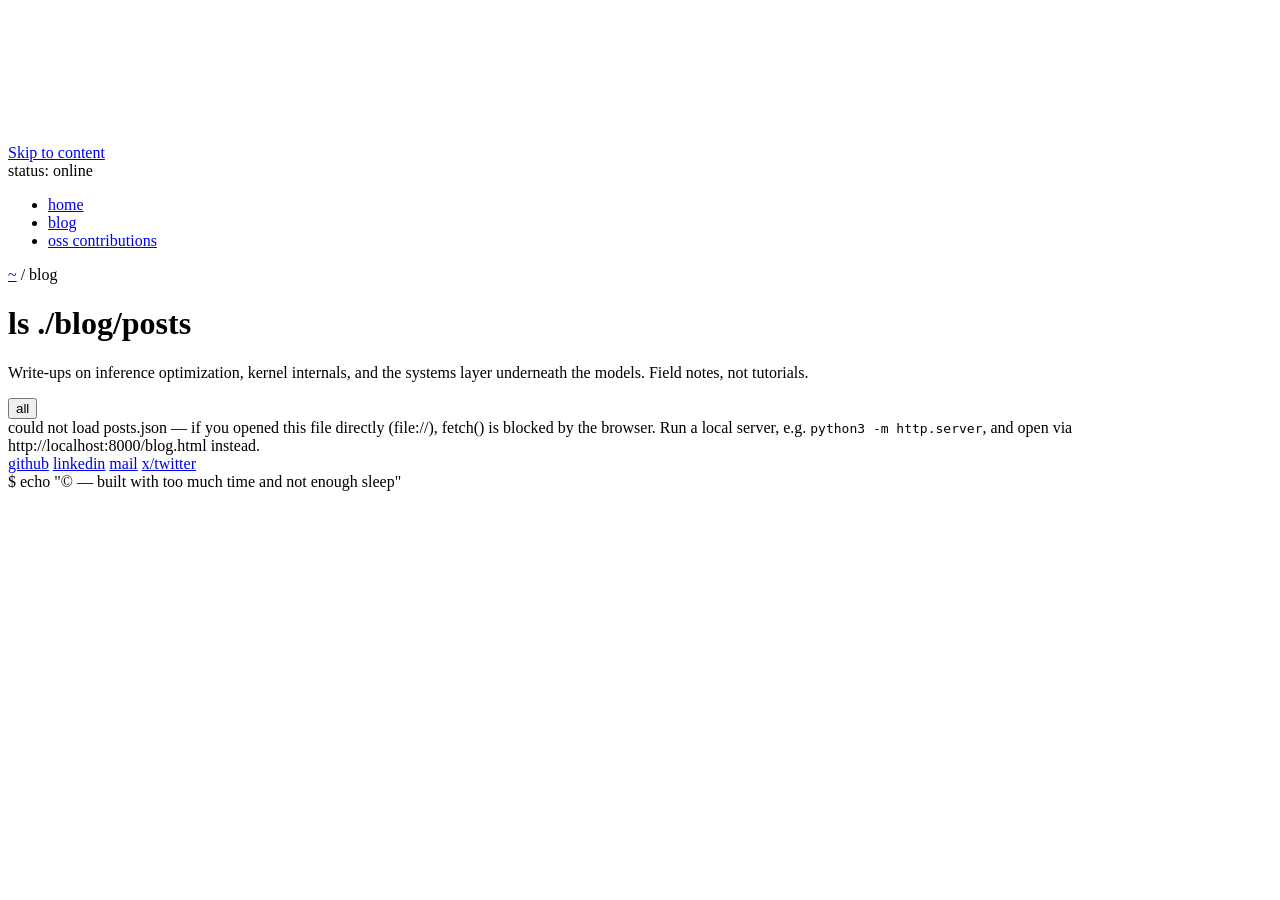
==== blog.html @ b7c6a2c2 "Update and rename blog.md to blog.html" ====
<!DOCTYPE html>
<html lang="en">
<head>
<meta charset="UTF-8">
<meta name="viewport" content="width=device-width, initial-scale=1.0">
<title>blog — ~/portfolio</title>
<meta name="description" content="Notes on inference optimization, kernel writing, and systems-level ML.">
<link rel="preconnect" href="https://fonts.googleapis.com">
<link rel="preconnect" href="https://fonts.gstatic.com" crossorigin>
<link href="https://fonts.googleapis.com/css2?family=JetBrains+Mono:ital,wght@0,100..800;1,100..800&display=swap" rel="stylesheet">
<link rel="stylesheet" href="assets/css/style.css">
</head>
<body>
<a class="skip-link" href="#main">Skip to content</a>

<canvas id="rain" aria-hidden="true"></canvas>

<header class="statusbar">
  <div class="left">
    <span class="dot" aria-hidden="true"></span>
    <span>status: online</span>
  </div>
  <nav aria-label="Primary">
    <ul class="tabs">
      <li><a href="index.html">home</a></li>
      <li><a href="blog.html" class="active">blog</a></li>
      <li><a href="oss.html">oss contributions</a></li>
    </ul>
  </nav>
  <div class="clock" id="clock" aria-live="off"></div>
</header>

<main id="main">

  <div class="page-header">
    <div class="breadcrumb"><a href="index.html">~</a> / blog</div>
    <h1>ls ./blog/posts</h1>
    <p class="sub">Write-ups on inference optimization, kernel internals, and the systems layer underneath the models. Field notes, not tutorials.</p>
  </div>

  <section style="border-top:none; padding-top:0;">
    <div class="filter-row" id="filter-row" aria-label="Filter posts by tag">
      <button class="filter-chip active" data-tag="all">all</button>
    </div>

    <div id="post-list" class="post-list" aria-live="polite">
      <div class="empty-state">loading posts…</div>
    </div>
  </section>

</main>

<footer>
  <div class="footer-inner">
    <div class="links">
      <a href="https://github.com/" target="_blank" rel="noopener">github</a>
      <a href="https://linkedin.com/" target="_blank" rel="noopener">linkedin</a>
      <a href="mailto:you@example.com">mail</a>
      <a href="https://twitter.com/" target="_blank" rel="noopener">x/twitter</a>
    </div>
    <div class="copyright">$ echo "© <span id="year"></span> — built with too much time and not enough sleep"</div>
  </div>
</footer>

<script src="assets/js/rain.js"></script>
<script src="assets/js/chrome.js"></script>
<script>
(function(){
  "use strict";

  var listEl = document.getElementById('post-list');
  var filterRow = document.getElementById('filter-row');
  var allPosts = [];
  var activeTag = 'all';

  function fmtDate(iso){
    var d = new Date(iso + 'T00:00:00');
    return d.toLocaleDateString('en-US', { year:'numeric', month:'short', day:'2-digit' });
  }

  function render(){
    var filtered = activeTag === 'all'
      ? allPosts
      : allPosts.filter(function(p){ return (p.tags||[]).indexOf(activeTag) !== -1; });

    if (filtered.length === 0){
      listEl.innerHTML = '<div class="empty-state">no posts tagged "' + activeTag + '" yet.</div>';
      return;
    }

    listEl.innerHTML = filtered.map(function(p){
      var tags = (p.tags||[]).map(function(t){ return '<span class="tag-pill">#'+t+'</span>'; }).join('');
      return (
        '<a class="post-row" href="' + p.slug + '">' +
          '<div class="meta-line">' +
            '<span class="date">' + fmtDate(p.date) + '</span>' +
            '<h3>' + p.title + '</h3>' +
          '</div>' +
          '<p class="excerpt">' + p.excerpt + '</p>' +
          (tags ? '<div class="tags">' + tags + '</div>' : '') +
        '</a>'
      );
    }).join('');
  }

  function buildFilters(){
    var tagSet = {};
    allPosts.forEach(function(p){ (p.tags||[]).forEach(function(t){ tagSet[t] = true; }); });
    var tags = Object.keys(tagSet).sort();

    tags.forEach(function(t){
      var btn = document.createElement('button');
      btn.className = 'filter-chip';
      btn.setAttribute('data-tag', t);
      btn.textContent = t;
      filterRow.appendChild(btn);
    });

    filterRow.addEventListener('click', function(e){
      var btn = e.target.closest('.filter-chip');
      if (!btn) return;
      Array.from(filterRow.children).forEach(function(c){ c.classList.remove('active'); });
      btn.classList.add('active');
      activeTag = btn.getAttribute('data-tag');
      render();
    });
  }

  fetch('data/posts.json')
    .then(function(res){
      if (!res.ok) throw new Error('failed to load posts.json');
      return res.json();
    })
    .then(function(posts){
      allPosts = posts.slice().sort(function(a,b){ return new Date(b.date) - new Date(a.date); });
      buildFilters();
      render();
    })
    .catch(function(err){
      listEl.innerHTML = '<div class="empty-state">could not load posts.json — if you opened this file directly ' +
        '(file://), fetch() is blocked by the browser. Run a local server, e.g. <code>python3 -m http.server</code>, ' +
        'and open via http://localhost:8000/blog.html instead.</div>';
      console.error(err);
    });
})();
</script>
</body>
</html>
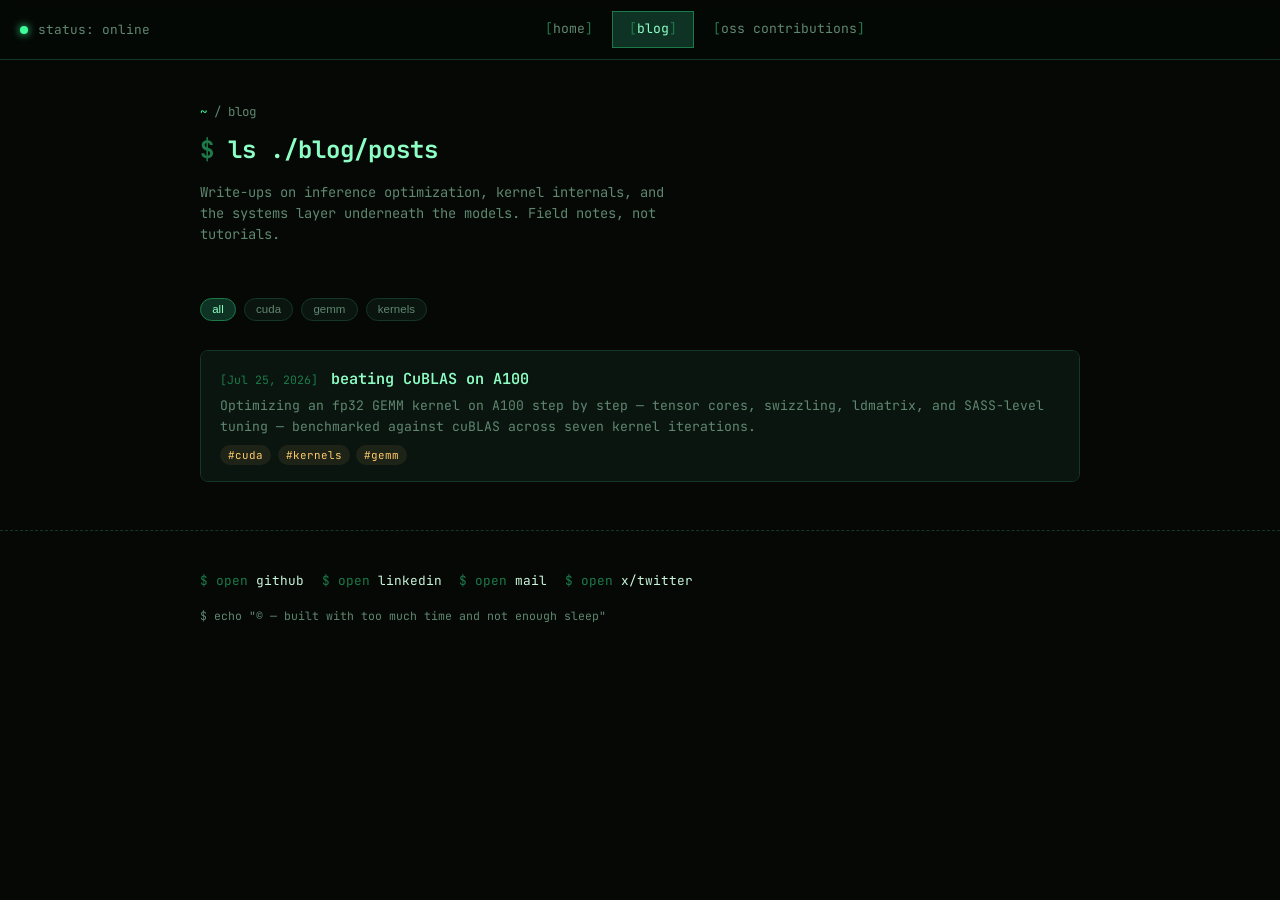
==== commit 611c6b44: "Update blog.html" ====
--- a/blog.html
+++ b/blog.html
@@ -146,3 +146,5 @@
 </script>
 </body>
 </html>
+
+
--- a/assets/css/style.css
+++ b/assets/css/style.css
@@ -0,0 +1,354 @@
+/* ==========================================================================
+   shared design system — portfolio / blog / oss
+   loaded by: index.html, blog.html, oss.html, blog/posts/*.html
+   ========================================================================== */
+
+:root{
+  --bg:#050805;
+  --bg-alt:#0a120b;
+  --panel:#0b1510;
+  --green:#3dff9a;
+  --green-bright:#8dffc4;
+  --green-dim:#1c7a4a;
+  --green-deep:#0e3324;
+  --amber:#ffcb6b;
+  --red:#ff5f5f;
+  --text:#c9f5da;
+  --text-dim:#5f8770;
+  --border:#153826;
+  --mono:'JetBrains Mono', 'SF Mono', Menlo, Consolas, monospace;
+}
+
+*{box-sizing:border-box;}
+html{scroll-behavior:smooth;}
+
+body{
+  margin:0;
+  background:var(--bg);
+  color:var(--text);
+  font-family:var(--mono);
+  line-height:1.55;
+  -webkit-font-smoothing:antialiased;
+  overflow-x:hidden;
+}
+
+::selection{ background:var(--green-dim); color:#03110a; }
+
+a{ color:inherit; }
+
+#rain{
+  position:fixed;
+  inset:0;
+  z-index:0;
+  opacity:0.16;
+  pointer-events:none;
+}
+
+.skip-link{
+  position:absolute; left:-9999px; top:0;
+  background:var(--panel); color:var(--green); padding:.6rem 1rem;
+  z-index:999; border:1px solid var(--green-dim);
+}
+.skip-link:focus{ left:1rem; top:1rem; }
+
+a:focus-visible, button:focus-visible, input:focus-visible{
+  outline:2px solid var(--green);
+  outline-offset:2px;
+}
+
+/* ---------- status bar / nav ---------- */
+.statusbar{
+  position:sticky; top:0; z-index:50;
+  display:flex; align-items:center; justify-content:space-between;
+  padding:.7rem 1.25rem;
+  background:rgba(5,8,5,0.88);
+  backdrop-filter:blur(6px);
+  border-bottom:1px solid var(--border);
+  font-size:.8rem;
+}
+.statusbar .left{ display:flex; align-items:center; gap:.6rem; color:var(--text-dim); }
+.statusbar .dot{ width:8px; height:8px; border-radius:50%; background:var(--green); box-shadow:0 0 8px var(--green); animation:pulse 2.4s ease-in-out infinite; }
+@keyframes pulse{ 0%,100%{opacity:1;} 50%{opacity:.35;} }
+
+.tabs{ display:flex; gap:2px; list-style:none; margin:0; padding:0; }
+.tabs li a{
+  display:block;
+  padding:.45rem 1rem;
+  text-decoration:none;
+  color:var(--text-dim);
+  border:1px solid transparent;
+  font-size:.82rem;
+  transition:color .15s, border-color .15s, background .15s;
+}
+.tabs li a::before{ content:"["; color:var(--green-dim); }
+.tabs li a::after{ content:"]"; color:var(--green-dim); }
+.tabs li a:hover, .tabs li a.active{
+  color:var(--green-bright);
+  background:var(--green-deep);
+  border-color:var(--green-dim);
+}
+
+.statusbar .clock{ color:var(--text-dim); }
+
+main{ position:relative; z-index:1; max-width:920px; margin:0 auto; padding:0 1.25rem; }
+
+/* ---------- hero / terminal window ---------- */
+.hero{ padding:3.5rem 0 2rem; }
+
+.window{
+  background:var(--panel);
+  border:1px solid var(--border);
+  border-radius:8px;
+  box-shadow:0 0 0 1px rgba(61,255,154,.04), 0 20px 60px rgba(0,0,0,.6);
+  overflow:hidden;
+}
+.window-bar{
+  display:flex; align-items:center; gap:.5rem;
+  padding:.6rem .8rem;
+  background:var(--bg-alt);
+  border-bottom:1px solid var(--border);
+}
+.window-bar .traffic{ width:10px; height:10px; border-radius:50%; }
+.traffic.r{ background:#ff5f56; }
+.traffic.y{ background:#ffbd2e; }
+.traffic.g{ background:#27c93f; }
+.window-bar .title{ margin-left:.5rem; color:var(--text-dim); font-size:.75rem; }
+
+.window-body{ padding:1.1rem 1.2rem 1.4rem; font-size:.86rem; }
+.boot-line{ white-space:pre-wrap; word-break:break-word; }
+.boot-line .ok{ color:var(--green); }
+.boot-line .path{ color:var(--amber); }
+.boot-line .dim{ color:var(--text-dim); }
+
+.prompt-row{ display:flex; gap:.5rem; align-items:baseline; flex-wrap:wrap; }
+.prompt-row .ps{ color:var(--green-bright); white-space:nowrap; }
+.prompt-row .ps .path{ color:var(--amber); }
+
+#term-output{ margin-top:.3rem; }
+#term-output p{ margin:.15rem 0; }
+#term-output .cmd-echo{ color:var(--green-bright); }
+#term-output .cmd-echo::before{ content:"guest@portfolio:~$ "; color:var(--green-bright); opacity:.8; }
+#term-output .err{ color:var(--red); }
+#term-output .heading{ color:var(--amber); }
+
+#term-form{ display:flex; align-items:baseline; gap:.5rem; margin-top:.4rem; }
+#term-input{
+  flex:1;
+  background:transparent;
+  border:none;
+  color:var(--green-bright);
+  font-family:var(--mono);
+  font-size:.86rem;
+  caret-color:var(--green);
+}
+#term-input::placeholder{ color:var(--text-dim); }
+
+.hint{ margin-top:.9rem; font-size:.72rem; color:var(--text-dim); }
+.hint kbd{ border:1px solid var(--border); border-radius:3px; padding:0 .3rem; color:var(--green); }
+
+/* ---------- section framing ---------- */
+section{ padding:3rem 0; border-top:1px dashed var(--border); }
+.section-head{ display:flex; align-items:baseline; gap:.6rem; margin-bottom:1.4rem; }
+.section-head .tag{ color:var(--green-dim); font-size:.78rem; }
+.section-head h2{
+  margin:0; font-size:1.05rem; font-weight:600;
+  color:var(--green-bright); letter-spacing:.02em;
+}
+.section-head h2::before{ content:"// "; color:var(--green-dim); }
+
+/* ---------- about (index only) ---------- */
+.about-grid{ display:grid; grid-template-columns: 1.1fr 1fr; gap:2rem; align-items:start; }
+@media (max-width:720px){ .about-grid{ grid-template-columns:1fr; } }
+
+.bio p{ margin:0 0 .9rem; color:var(--text); font-size:.92rem; }
+.bio .var{ color:var(--amber); }
+.bio .str{ color:var(--green-bright); }
+.bio .comment{ color:var(--text-dim); }
+
+.status-list{ list-style:none; margin:0; padding:0; border:1px solid var(--border); border-radius:6px; overflow:hidden; }
+.status-list li{
+  display:flex; justify-content:space-between; gap:1rem;
+  padding:.55rem .8rem;
+  font-size:.78rem;
+  border-bottom:1px solid var(--border);
+  background:var(--panel);
+}
+.status-list li:last-child{ border-bottom:none; }
+.status-list .svc{ color:var(--text); }
+.status-list .svc small{ display:block; color:var(--text-dim); font-size:.7rem; margin-top:.15rem; }
+.status-list .state{ color:var(--green); white-space:nowrap; font-size:.72rem; }
+.status-list .state::before{ content:"● "; }
+
+/* ---------- nav cards (index -> blog / oss) ---------- */
+.card-grid{ display:grid; grid-template-columns:1fr 1fr; gap:1.1rem; }
+@media (max-width:720px){ .card-grid{ grid-template-columns:1fr; } }
+
+.nav-card{
+  display:block;
+  text-decoration:none;
+  border:1px solid var(--border);
+  border-radius:8px;
+  padding:1.2rem 1.2rem 1.4rem;
+  background:linear-gradient(180deg, var(--panel), var(--bg-alt));
+  transition:border-color .15s, transform .15s, box-shadow .15s;
+  position:relative;
+  overflow:hidden;
+}
+.nav-card::before{
+  content:"";
+  position:absolute; inset:0;
+  background:radial-gradient(circle at 0% 0%, rgba(61,255,154,.08), transparent 60%);
+  opacity:0; transition:opacity .2s;
+}
+.nav-card:hover, .nav-card:focus-visible{
+  border-color:var(--green-dim);
+  transform:translateY(-2px);
+  box-shadow:0 10px 30px rgba(0,0,0,.4);
+}
+.nav-card:hover::before, .nav-card:focus-visible::before{ opacity:1; }
+.nav-card .path{ color:var(--green-dim); font-size:.72rem; margin-bottom:.5rem; }
+.nav-card h3{ margin:0 0 .5rem; color:var(--green-bright); font-size:1rem; }
+.nav-card p{ margin:0; color:var(--text-dim); font-size:.82rem; }
+.nav-card .go{ display:inline-block; margin-top:.8rem; font-size:.76rem; color:var(--amber); }
+
+/* ---------- page header (blog.html / oss.html) ---------- */
+.page-header{ padding:2.6rem 0 1rem; }
+.page-header .breadcrumb{ font-size:.78rem; color:var(--text-dim); margin-bottom:.6rem; }
+.page-header .breadcrumb a{ color:var(--green); text-decoration:none; }
+.page-header .breadcrumb a:hover{ color:var(--green-bright); }
+.page-header h1{ margin:0 0 .5rem; font-size:1.5rem; color:var(--green-bright); }
+.page-header h1::before{ content:"$ "; color:var(--green-dim); }
+.page-header .sub{ color:var(--text-dim); font-size:.86rem; max-width:60ch; }
+
+/* ---------- blog listing ---------- */
+.filter-row{ display:flex; flex-wrap:wrap; gap:.5rem; margin:1.4rem 0 1.8rem; }
+.filter-chip{
+  font-size:.72rem; padding:.3rem .7rem;
+  border:1px solid var(--border); border-radius:20px;
+  background:var(--panel); color:var(--text-dim);
+  cursor:pointer; transition:all .15s;
+}
+.filter-chip:hover{ color:var(--green-bright); border-color:var(--green-dim); }
+.filter-chip.active{ color:var(--green-bright); background:var(--green-deep); border-color:var(--green-dim); }
+
+.post-list{ display:flex; flex-direction:column; gap:0; border:1px solid var(--border); border-radius:8px; overflow:hidden; }
+.post-row{
+  display:block; text-decoration:none;
+  padding:1rem 1.2rem;
+  border-bottom:1px solid var(--border);
+  background:var(--panel);
+  transition:background .15s;
+}
+.post-list a.post-row:last-child{ border-bottom:none; }
+.post-row:hover, .post-row:focus-visible{ background:var(--bg-alt); }
+.post-row .meta-line{ display:flex; gap:.8rem; align-items:baseline; flex-wrap:wrap; margin-bottom:.35rem; }
+.post-row .date{ color:var(--green-dim); font-size:.72rem; white-space:nowrap; }
+.post-row .date::before{ content:"["; }
+.post-row .date::after{ content:"]"; }
+.post-row h3{ margin:0; font-size:.95rem; color:var(--green-bright); font-weight:600; }
+.post-row .excerpt{ margin:.3rem 0 0; color:var(--text-dim); font-size:.82rem; }
+.post-row .tags{ margin-top:.5rem; display:flex; gap:.4rem; flex-wrap:wrap; }
+.post-row .tag-pill{ font-size:.68rem; color:var(--amber); background:rgba(255,203,107,.08); padding:.1rem .5rem; border-radius:10px; }
+
+.empty-state{ padding:2rem 1rem; text-align:center; color:var(--text-dim); font-size:.85rem; border:1px dashed var(--border); border-radius:8px; }
+
+/* ---------- oss contributions ---------- */
+.stat-row{ display:grid; grid-template-columns:repeat(3,1fr); gap:1rem; margin:1.6rem 0 2rem; }
+@media (max-width:600px){ .stat-row{ grid-template-columns:1fr; } }
+.stat-box{ border:1px solid var(--border); border-radius:8px; padding:1rem 1.1rem; background:var(--panel); }
+.stat-box .num{ font-size:1.6rem; color:var(--green-bright); font-weight:700; }
+.stat-box .label{ font-size:.72rem; color:var(--text-dim); margin-top:.2rem; }
+
+.commit-log{ display:flex; flex-direction:column; gap:.9rem; }
+.commit{
+  border:1px solid var(--border); border-radius:8px; background:var(--panel);
+  padding:1rem 1.2rem; position:relative;
+}
+.commit .repo-line{ display:flex; align-items:center; justify-content:space-between; gap:1rem; flex-wrap:wrap; margin-bottom:.4rem; }
+.commit .repo{ color:var(--green-bright); font-size:.9rem; font-weight:600; text-decoration:none; }
+.commit .repo:hover{ text-decoration:underline; }
+.commit .status-pill{ font-size:.68rem; padding:.15rem .55rem; border-radius:10px; white-space:nowrap; }
+.commit .status-pill.merged{ color:#8dffc4; background:rgba(61,255,154,.1); }
+.commit .status-pill.open{ color:var(--amber); background:rgba(255,203,107,.1); }
+.commit .status-pill.review{ color:#7fc7ff; background:rgba(127,199,255,.1); }
+.commit .desc{ color:var(--text); font-size:.85rem; margin:.2rem 0 .5rem; }
+.commit .commit-meta{ display:flex; gap:1rem; flex-wrap:wrap; font-size:.72rem; color:var(--text-dim); }
+.commit .commit-meta a{ color:var(--text-dim); text-decoration:none; }
+.commit .commit-meta a:hover{ color:var(--green); }
+.commit .diffstat .add{ color:var(--green); }
+.commit .diffstat .rem{ color:var(--red); }
+
+/* ---------- article (blog/posts/*.html) ---------- */
+.article-meta{ color:var(--text-dim); font-size:.78rem; margin-bottom:1.8rem; display:flex; gap:1rem; flex-wrap:wrap; }
+article.post-content{ font-size:.92rem; color:var(--text); }
+article.post-content h2{ color:var(--green-bright); font-size:1.1rem; margin-top:2rem; }
+article.post-content h2::before{ content:"## "; color:var(--green-dim); }
+article.post-content h3{ color:var(--green-bright); font-size:.98rem; margin-top:1.5rem; }
+article.post-content h3::before{ content:"### "; color:var(--green-dim); }
+article.post-content p{ margin:0 0 1.1rem; }
+article.post-content a{ color:var(--green); text-decoration:underline; text-decoration-color:var(--green-dim); }
+article.post-content code{ background:var(--panel); border:1px solid var(--border); border-radius:4px; padding:.1rem .35rem; font-size:.85em; color:var(--amber); }
+article.post-content pre{ background:var(--panel); border:1px solid var(--border); border-radius:8px; padding:1rem 1.1rem; overflow-x:auto; }
+article.post-content pre code{ background:none; border:none; padding:0; color:var(--text); }
+article.post-content blockquote{ margin:1.2rem 0; padding:.4rem 1rem; border-left:2px solid var(--green-dim); color:var(--text-dim); }
+article.post-content ul, article.post-content ol{ margin:0 0 1.1rem; padding-left:1.3rem; }
+article.post-content li{ margin-bottom:.4rem; }
+article.post-content img{ max-width:100%; border-radius:6px; border:1px solid var(--border); }
+.post-nav{ display:flex; justify-content:space-between; gap:1rem; margin-top:2.5rem; padding-top:1.5rem; border-top:1px dashed var(--border); font-size:.82rem; }
+.post-nav a{ color:var(--green); text-decoration:none; }
+.post-nav a:hover{ color:var(--green-bright); }
+
+/* ---------- text box (callouts / definitions / asides) ---------- */
+article.post-content .text-box{
+  margin:1.4rem 0;
+  padding:1rem 1.2rem;
+  background:var(--bg-alt);
+  border:1px solid var(--border);
+  border-left:3px solid var(--amber);
+  border-radius:6px;
+  font-size:.88rem;
+}
+article.post-content .text-box p{ margin:0 0 .6rem; }
+article.post-content .text-box p:last-child{ margin-bottom:0; }
+article.post-content .text-box ul{ margin:0 0 .3rem; }
+article.post-content .text-box ul:last-child{ margin-bottom:0; }
+article.post-content .text-box .label{
+  display:block; font-size:.7rem; color:var(--amber);
+  letter-spacing:.05em; text-transform:uppercase; margin-bottom:.5rem;
+}
+
+/* ---------- inline highlight ---------- */
+article.post-content mark, article.post-content .hl{
+  background:rgba(61,255,154,.14);
+  color:var(--green-bright);
+  padding:.05rem .25rem;
+  border-radius:3px;
+  box-shadow:0 0 8px rgba(61,255,154,.15);
+}
+
+/* ---------- figure / image with caption ---------- */
+article.post-content figure{ margin:1.6rem 0; }
+article.post-content figure img{ display:block; width:100%; }
+article.post-content figure figcaption{
+  margin-top:.5rem; font-size:.74rem; color:var(--text-dim); text-align:center;
+}
+article.post-content figure figcaption::before{ content:"// "; color:var(--green-dim); }
+
+/* ---------- equation line ---------- */
+article.post-content .equation{
+  text-align:center; color:var(--green-bright);
+  font-size:1rem; margin:1.4rem 0; letter-spacing:.02em;
+}
+
+/* ---------- footer ---------- */
+footer{ padding:2.5rem 0 3rem; border-top:1px dashed var(--border); font-size:.8rem; color:var(--text-dim); }
+.footer-inner{ max-width:920px; margin:0 auto; padding:0 1.25rem; }
+.links{ display:flex; flex-wrap:wrap; gap:.4rem 1.1rem; margin-bottom:1rem; }
+.links a{ text-decoration:none; color:var(--text); }
+.links a:hover{ color:var(--green-bright); }
+.links a::before{ content:"$ open "; color:var(--green-dim); }
+footer .copyright{ color:var(--text-dim); font-size:.72rem; }
+
+@media (prefers-reduced-motion: reduce){
+  *{ animation-duration:0.001ms !important; animation-iteration-count:1 !important; transition-duration:0.001ms !important; }
+}
